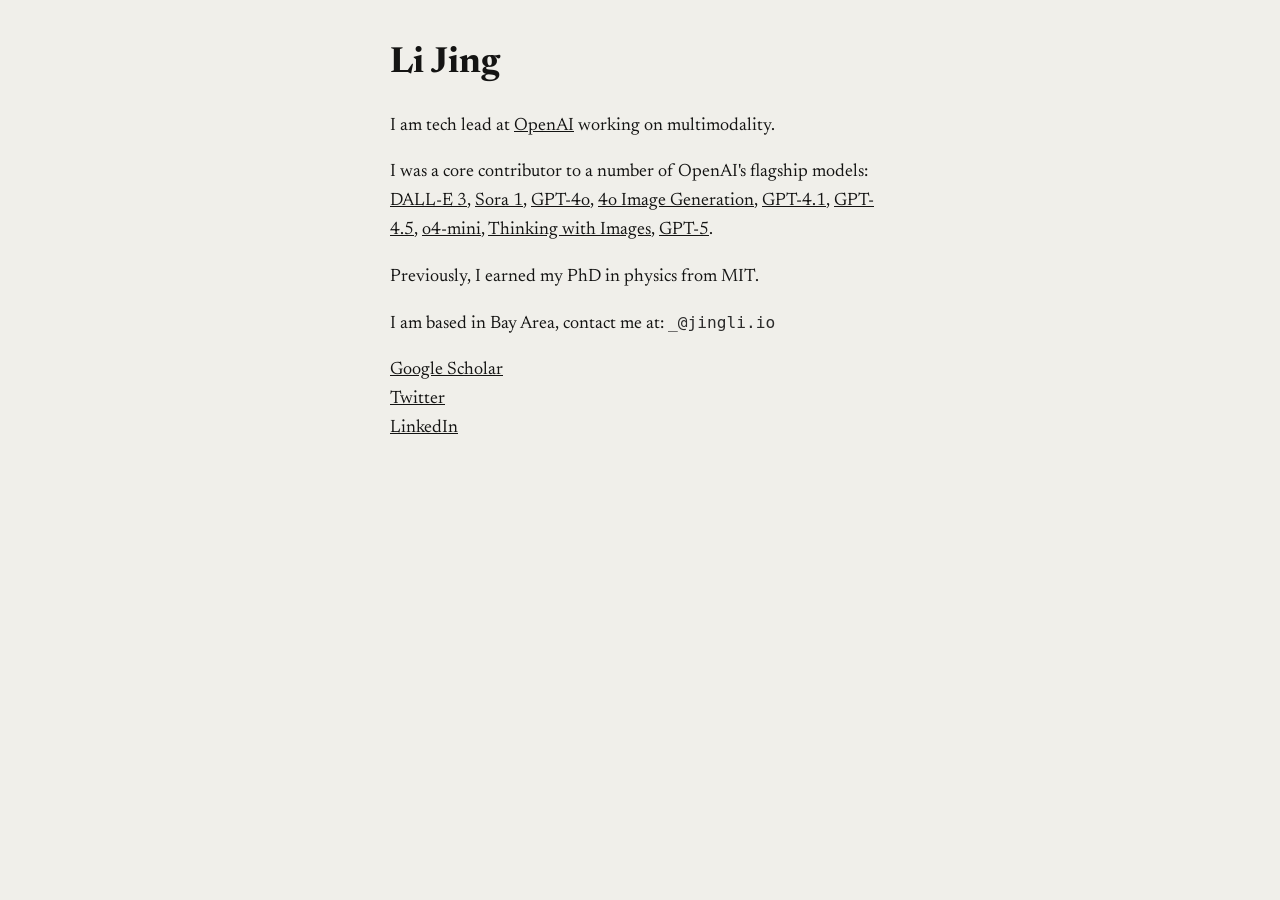
==== public_html/index.html @ cf7557f9 "update 1004" ====
<!DOCTYPE html>
<html>
<head>
  <title>Li Jing - OpenAI</title>
  <link rel="icon" type="image/x-icon" href="/favicon.ico">
  <link rel="preconnect" href="https://fonts.googleapis.com">
  <link rel="preconnect" href="https://fonts.gstatic.com" crossorigin>
  <link rel="stylesheet" href="https://fonts.googleapis.com/css2?family=Newsreader:wght@400;700&display=swap">
  <meta name="viewport" content="width=device-width, initial-scale=1.0">
  <meta name="description" content="Li Jing - Video Perception Lead at OpenAI">
  <meta name="keywords" content="Li Jing, OpenAI, AI Research, Video Perception, DALL-E 3, Sora, GPT-4o">
  <meta property="og:title" content="Li Jing - OpenAI">
  <meta property="og:description" content="Video Perception Lead at OpenAI">
  <meta property="og:type" content="website">
  <meta name="twitter:card" content="summary">
  <meta name="twitter:creator" content="@jingli9111">
  <style>
    body {
      background-color: var(--bg-color); 
      color: var(--text-color);
      font-family: 'Newsreader', serif;
      line-height: 1.6;
      margin: 2em auto;
      max-width: 500px;
      font-size: 18px;
      padding: 0 1em;
    }

    a:link, a:visited {
      color: #141413;
      text-decoration: underline;
      transition: opacity 0.2s ease;
    }

    a:hover, a:active {
      opacity: 0.7;
    }

    :root {
      --bg-color: #f0efea; 
      --text-color: #141413;
    }

    h1 {
      font-size: 2em;
      margin-bottom: 0.2em;
    }

    p {
      margin-bottom: 1em;
      text-align: left;
    }

    .links {
      margin-top: 2em; 
    }

    .links a {
      display: block;
      margin-bottom: 0.5em;
      position: relative;
      padding-left: 0;
      transition: padding-left 0.2s ease;
    }

    .links a:hover {
      padding-left: 10px;
    }

    .email {
      font-family: monospace;
      font-size: 0.9em;
      color: #2b2b2b;
      background: none;
      -webkit-background-clip: initial;
      -webkit-text-fill-color: initial;
      animation: none;

      cursor: pointer;
      transition: transform 0.2s ease;
    }

    .email:hover {
      transform: scale(1.05);
    }

    @keyframes gradientAnimation {
      0% { background-position: 0% 50%; }
      50% { background-position: 100% 50%; }
      100% { background-position: 0% 50%; }
    }

    @media (max-width: 600px) {
      body {
        margin: 1em 0;
        padding: 0 0.5em;
        max-width: none;
      }
    }
  </style>
</head>
<body>

  <h1>Li Jing</h1>

  <p>I am tech lead at <a href="https://openai.com">OpenAI</a> working on multimodality.</p>
    <p>I was a core contributor to a number of OpenAI's flagship models: 
    <a href="https://openai.com/dall-e-3">DALL-E 3</a>, 
    <a href="https://openai.com/index/sora/">Sora 1</a>, 
    <a href="https://openai.com/index/hello-gpt-4o/">GPT-4o</a>, 
    <a href="https://openai.com/index/introducing-4o-image-generation/">4o Image Generation</a>, 
    <a href="https://openai.com/index/gpt-4-1/">GPT-4.1</a>, 
    <a href="https://openai.com/index/introducing-gpt-4-5/?utm_source=chatgpt.com">GPT-4.5</a>, 
    <a href="https://openai.com/index/introducing-o3-and-o4-mini/">o4-mini</a>, 
    <a href="https://openai.com/index/thinking-with-images/?utm_source=chatgpt.com">Thinking with Images</a>,
    <a href="https://openai.com/index/introducing-gpt-5/">GPT-5</a>.
  
  <p>Previously, I earned my PhD in physics from MIT.</p>
  <p>I am based in Bay Area, contact me at: <span class="email">_@jingli.io</span></p>
    
  <p>
    <a href="https://scholar.google.com/citations?hl=en&user=VhxDLwcAAAAJ">Google Scholar</a><br>
    <a href="https://x.com/jingli9111">Twitter</a><br>
    <a href="https://www.linkedin.com/in/li-jing-568b3765/">LinkedIn</a><br>
  </p>

</body>
</html>
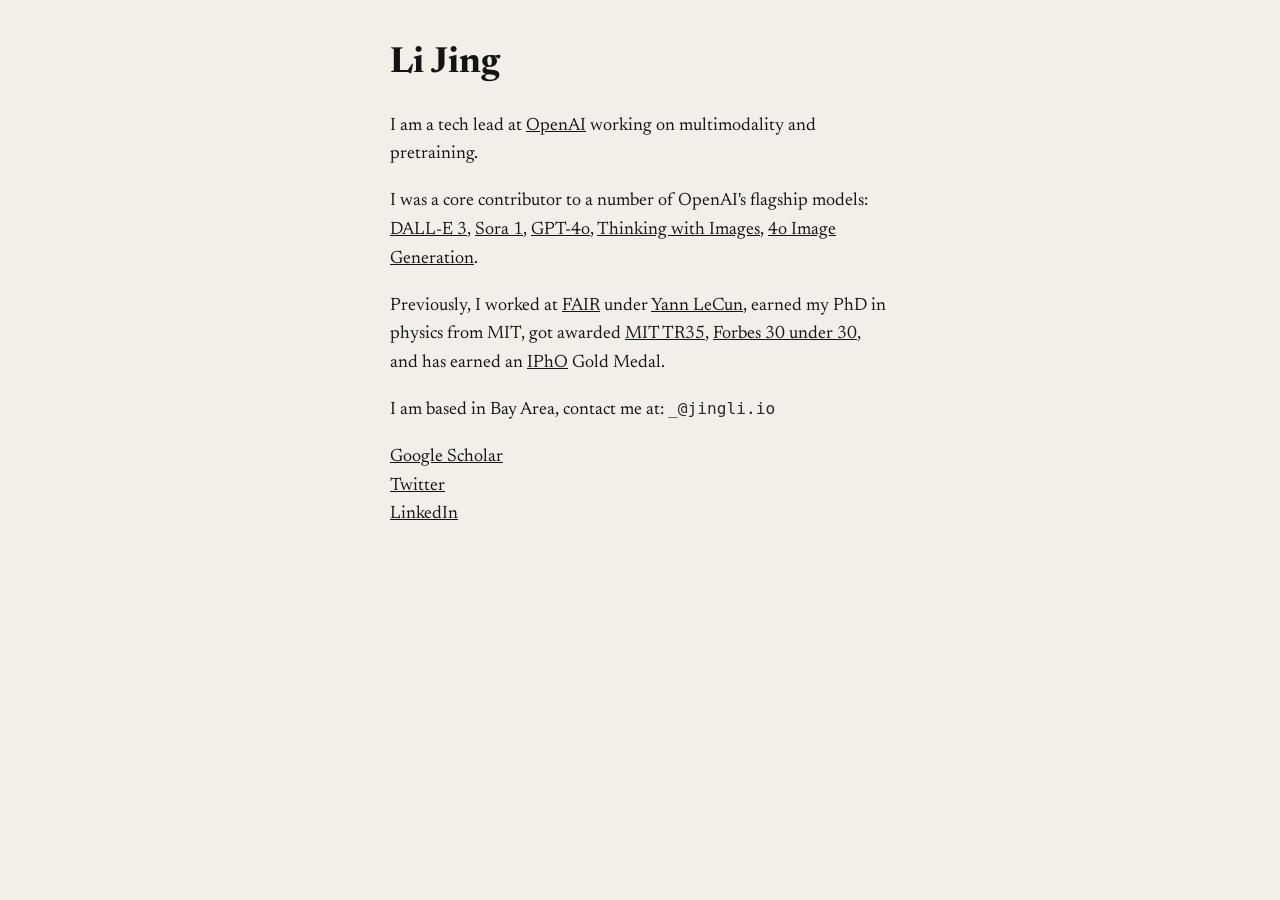
==== commit d03a122e: "update 1108" ====
--- a/public_html/index.html
+++ b/public_html/index.html
@@ -103,19 +103,19 @@
 
   <h1>Li Jing</h1>
 
-  <p>I am tech lead at <a href="https://openai.com">OpenAI</a> working on multimodality.</p>
+  <p>I am a tech lead at <a href="https://openai.com">OpenAI</a> working on multimodality and pretraining.</p>
     <p>I was a core contributor to a number of OpenAI's flagship models: 
     <a href="https://openai.com/dall-e-3">DALL-E 3</a>, 
     <a href="https://openai.com/index/sora/">Sora 1</a>, 
     <a href="https://openai.com/index/hello-gpt-4o/">GPT-4o</a>, 
-    <a href="https://openai.com/index/introducing-4o-image-generation/">4o Image Generation</a>, 
-    <a href="https://openai.com/index/gpt-4-1/">GPT-4.1</a>, 
+    <a href="https://openai.com/index/thinking-with-images/?utm_source=chatgpt.com">Thinking with Images</a>,
+    <a href="https://openai.com/index/introducing-4o-image-generation/">4o Image Generation</a>. 
+    <!-- <a href="https://openai.com/index/gpt-4-1/">GPT-4.1</a>, 
     <a href="https://openai.com/index/introducing-gpt-4-5/?utm_source=chatgpt.com">GPT-4.5</a>, 
     <a href="https://openai.com/index/introducing-o3-and-o4-mini/">o4-mini</a>, 
-    <a href="https://openai.com/index/thinking-with-images/?utm_source=chatgpt.com">Thinking with Images</a>,
-    <a href="https://openai.com/index/introducing-gpt-5/">GPT-5</a>.
+    <a href="https://openai.com/index/introducing-gpt-5/">GPT-5</a>. -->
   
-  <p>Previously, I earned my PhD in physics from MIT.</p>
+  <p>Previously, I worked at <a href="https://ai.meta.com/research/">FAIR</a> under <a href="http://yann.lecun.com/">Yann LeCun</a>, earned my PhD in physics from MIT, got awarded <a href="https://www.innovatorsunder35.com/the-list/li-jing/">MIT TR35</a>, <a href="https://www.forbeschina.com/lists/1725">Forbes 30 under 30</a>, and has earned an <a href="https://ipho-unofficial.org/timeline/2010/individual">IPhO</a> Gold Medal.</p>
   <p>I am based in Bay Area, contact me at: <span class="email">_@jingli.io</span></p>
     
   <p>
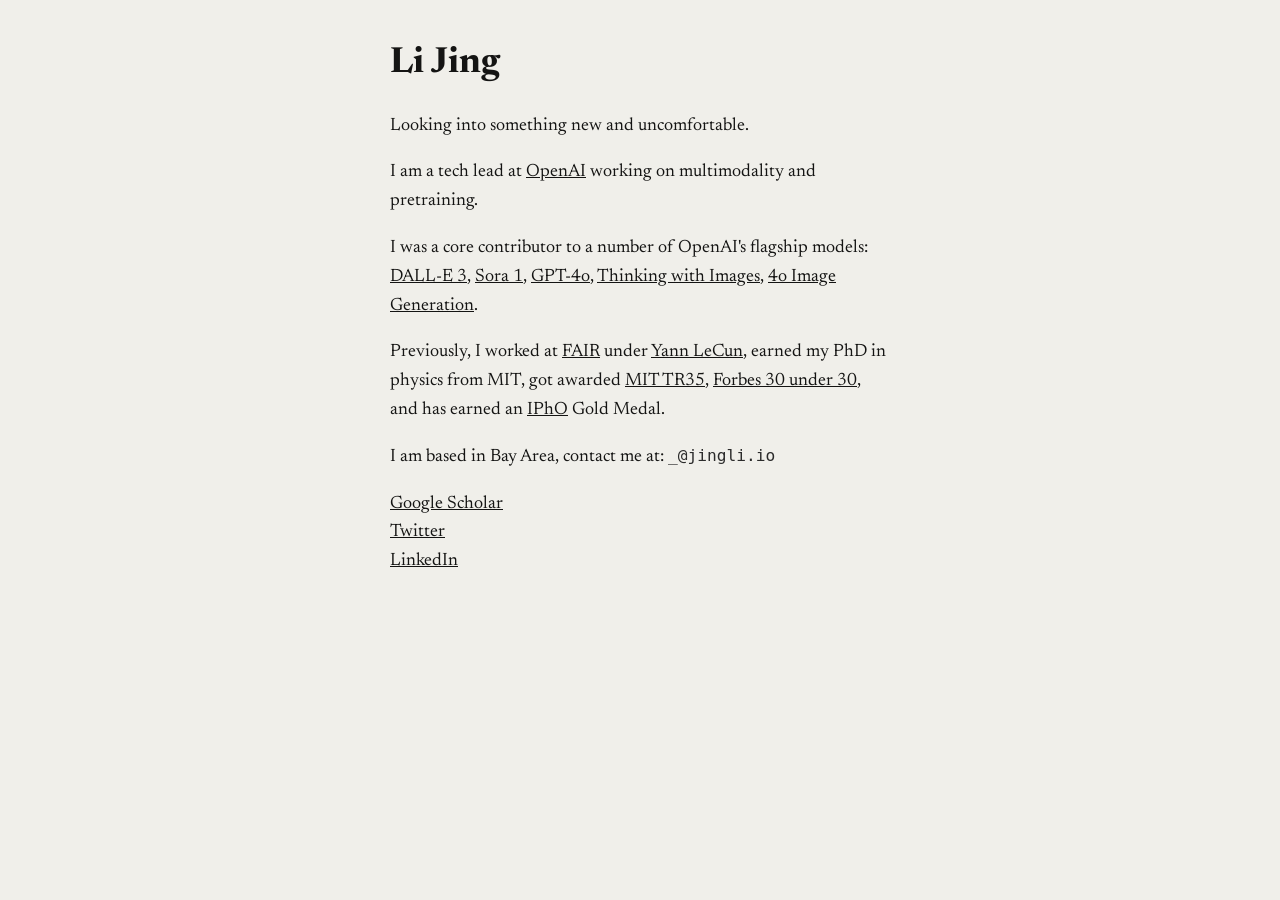
==== commit 2dc8c672: "update 1108" ====
--- a/public_html/index.html
+++ b/public_html/index.html
@@ -102,6 +102,7 @@
 <body>
 
   <h1>Li Jing</h1>
+  <p> Looking into something new and uncomfortable.</p>
 
   <p>I am a tech lead at <a href="https://openai.com">OpenAI</a> working on multimodality and pretraining.</p>
     <p>I was a core contributor to a number of OpenAI's flagship models: 
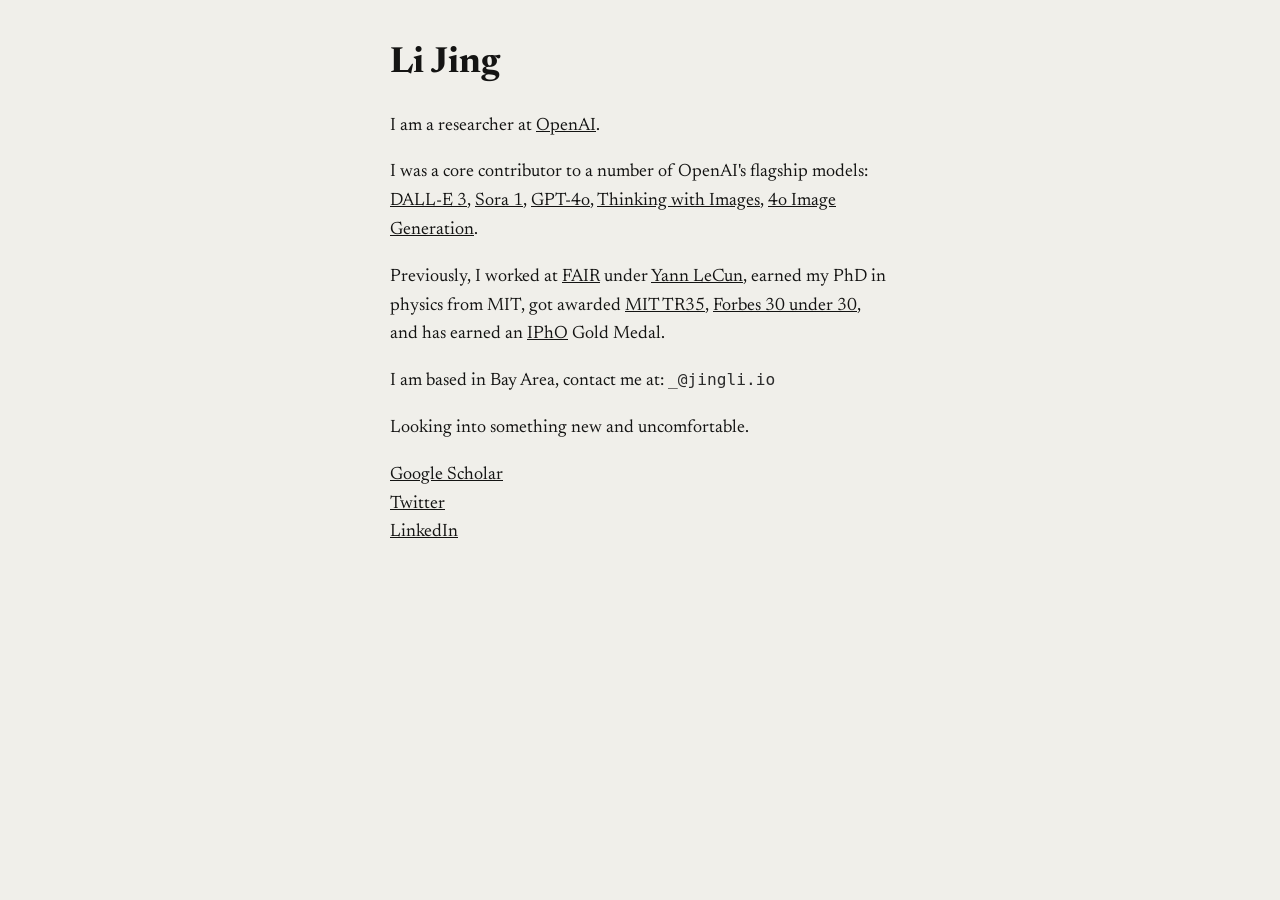
==== commit 0e3f7a83: "update-1129" ====
--- a/public_html/index.html
+++ b/public_html/index.html
@@ -102,9 +102,8 @@
 <body>
 
   <h1>Li Jing</h1>
-  <p> Looking into something new and uncomfortable.</p>
 
-  <p>I am a tech lead at <a href="https://openai.com">OpenAI</a> working on multimodality and pretraining.</p>
+  <p>I am a researcher at <a href="https://openai.com">OpenAI</a>.</p>
     <p>I was a core contributor to a number of OpenAI's flagship models: 
     <a href="https://openai.com/dall-e-3">DALL-E 3</a>, 
     <a href="https://openai.com/index/sora/">Sora 1</a>, 
@@ -118,7 +117,9 @@
   
   <p>Previously, I worked at <a href="https://ai.meta.com/research/">FAIR</a> under <a href="http://yann.lecun.com/">Yann LeCun</a>, earned my PhD in physics from MIT, got awarded <a href="https://www.innovatorsunder35.com/the-list/li-jing/">MIT TR35</a>, <a href="https://www.forbeschina.com/lists/1725">Forbes 30 under 30</a>, and has earned an <a href="https://ipho-unofficial.org/timeline/2010/individual">IPhO</a> Gold Medal.</p>
   <p>I am based in Bay Area, contact me at: <span class="email">_@jingli.io</span></p>
-    
+  
+  <p> Looking into something new and uncomfortable.</p>
+
   <p>
     <a href="https://scholar.google.com/citations?hl=en&user=VhxDLwcAAAAJ">Google Scholar</a><br>
     <a href="https://x.com/jingli9111">Twitter</a><br>
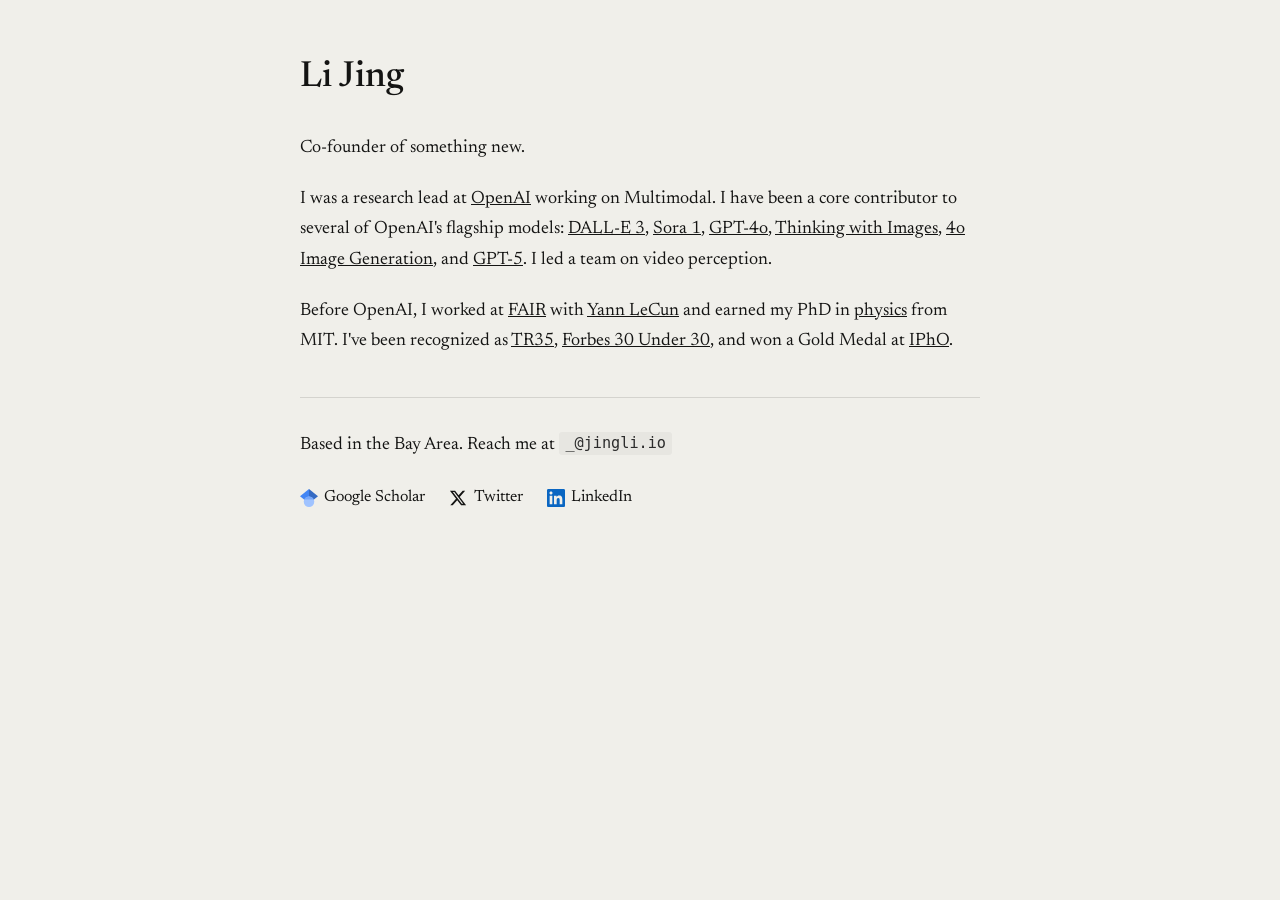
==== commit 5940397e: "update" ====
--- a/public_html/index.html
+++ b/public_html/index.html
@@ -1,130 +1,233 @@
 <!DOCTYPE html>
-<html>
+<html lang="en">
 <head>
   <title>Li Jing - OpenAI</title>
   <link rel="icon" type="image/x-icon" href="/favicon.ico">
   <link rel="preconnect" href="https://fonts.googleapis.com">
   <link rel="preconnect" href="https://fonts.gstatic.com" crossorigin>
-  <link rel="stylesheet" href="https://fonts.googleapis.com/css2?family=Newsreader:wght@400;700&display=swap">
+  <link rel="stylesheet" href="https://fonts.googleapis.com/css2?family=Newsreader:wght@400;500;700&display=swap">
   <meta name="viewport" content="width=device-width, initial-scale=1.0">
   <meta name="description" content="Li Jing - Video Perception Lead at OpenAI">
-  <meta name="keywords" content="Li Jing, OpenAI, AI Research, Video Perception, DALL-E 3, Sora, GPT-4o">
+  <meta name="keywords" content="Li Jing, OpenAI, AI Research, Video Perception, DALL-E 3, Sora, GPT-4o, GPT-5">
   <meta property="og:title" content="Li Jing - OpenAI">
   <meta property="og:description" content="Video Perception Lead at OpenAI">
   <meta property="og:type" content="website">
   <meta name="twitter:card" content="summary">
   <meta name="twitter:creator" content="@jingli9111">
   <style>
+    :root {
+      --bg-color: #f0efea;
+      --text-color: #141413;
+      --link-color: #141413;
+      --border-color: #d4d3ce;
+    }
+
+    * {
+      margin: 0;
+      padding: 0;
+      box-sizing: border-box;
+    }
+
     body {
-      background-color: var(--bg-color); 
+      background-color: var(--bg-color);
       color: var(--text-color);
       font-family: 'Newsreader', serif;
-      line-height: 1.6;
-      margin: 2em auto;
-      max-width: 500px;
-      font-size: 18px;
-      padding: 0 1em;
-    }
-
-    a:link, a:visited {
-      color: #141413;
+      line-height: 1.7;
+      min-height: 100vh;
+      display: flex;
+      justify-content: center;
+      padding: 3rem 2rem;
+      -webkit-text-size-adjust: 100%;
+    }
+
+    .container {
+      max-width: 680px;
+      width: 100%;
+    }
+
+    h1 {
+      font-size: 2.25rem;
+      font-weight: 500;
+      margin-bottom: 1.5rem;
+      color: var(--text-color);
+    }
+
+    p {
+      font-size: 1.125rem;
+      margin-bottom: 1.25rem;
+      color: var(--text-color);
+    }
+
+    a {
+      color: var(--link-color);
       text-decoration: underline;
       transition: opacity 0.2s ease;
     }
 
-    a:hover, a:active {
+    a:hover {
       opacity: 0.7;
     }
 
-    :root {
-      --bg-color: #f0efea; 
-      --text-color: #141413;
-    }
-
-    h1 {
-      font-size: 2em;
-      margin-bottom: 0.2em;
-    }
-
-    p {
-      margin-bottom: 1em;
-      text-align: left;
-    }
-
-    .links {
-      margin-top: 2em; 
-    }
-
-    .links a {
-      display: block;
-      margin-bottom: 0.5em;
-      position: relative;
-      padding-left: 0;
-      transition: padding-left 0.2s ease;
-    }
-
-    .links a:hover {
-      padding-left: 10px;
+    .work a {
+      font-style: italic;
+    }
+
+    .footer {
+      margin-top: 2.5rem;
+      padding-top: 2rem;
+      border-top: 1px solid var(--border-color);
+    }
+
+    .contact {
+      margin-bottom: 1.25rem;
     }
 
     .email {
       font-family: monospace;
-      font-size: 0.9em;
+      font-size: 0.95rem;
       color: #2b2b2b;
-      background: none;
-      -webkit-background-clip: initial;
-      -webkit-text-fill-color: initial;
-      animation: none;
-
       cursor: pointer;
-      transition: transform 0.2s ease;
+      background: rgba(0,0,0,0.04);
+      padding: 0.15rem 0.4rem;
+      border-radius: 3px;
+      transition: background 0.2s ease;
+      position: relative;
     }
 
     .email:hover {
-      transform: scale(1.05);
-    }
-
-    @keyframes gradientAnimation {
-      0% { background-position: 0% 50%; }
-      50% { background-position: 100% 50%; }
-      100% { background-position: 0% 50%; }
+      background: rgba(0,0,0,0.08);
+    }
+
+    .email.copied::after {
+      content: 'Copied!';
+      position: absolute;
+      left: 50%;
+      transform: translateX(-50%);
+      bottom: -1.5rem;
+      font-size: 0.75rem;
+      color: #555;
+      font-family: 'Newsreader', serif;
+      white-space: nowrap;
+    }
+
+    .links {
+      display: flex;
+      flex-wrap: wrap;
+      gap: 0.75rem 1.5rem;
+      align-items: center;
+    }
+
+    .links a {
+      display: inline-flex;
+      align-items: center;
+      gap: 0.4rem;
+      font-size: 1rem;
+      text-decoration: none;
+      transition: opacity 0.2s ease;
+      padding: 0.25rem 0;
+    }
+
+    .links a:hover {
+      opacity: 0.7;
+    }
+
+    .links a svg {
+      width: 18px;
+      height: 18px;
+      flex-shrink: 0;
     }
 
     @media (max-width: 600px) {
       body {
-        margin: 1em 0;
-        padding: 0 0.5em;
-        max-width: none;
+        padding: 2rem 1.25rem;
+      }
+
+      h1 {
+        font-size: 1.875rem;
+      }
+
+      p {
+        font-size: 1.05rem;
+      }
+
+      .footer {
+        margin-top: 2rem;
+        padding-top: 1.5rem;
+      }
+
+      .links {
+        gap: 0.6rem 1.25rem;
+      }
+
+      .links a {
+        font-size: 0.95rem;
+        padding: 0.35rem 0;
+      }
+
+      .links a svg {
+        width: 17px;
+        height: 17px;
       }
     }
   </style>
 </head>
 <body>
-
-  <h1>Li Jing</h1>
-
-  <p>I am a researcher at <a href="https://openai.com">OpenAI</a>.</p>
-    <p>I was a core contributor to a number of OpenAI's flagship models: 
-    <a href="https://openai.com/dall-e-3">DALL-E 3</a>, 
-    <a href="https://openai.com/index/sora/">Sora 1</a>, 
-    <a href="https://openai.com/index/hello-gpt-4o/">GPT-4o</a>, 
-    <a href="https://openai.com/index/thinking-with-images/?utm_source=chatgpt.com">Thinking with Images</a>,
-    <a href="https://openai.com/index/introducing-4o-image-generation/">4o Image Generation</a>. 
-    <!-- <a href="https://openai.com/index/gpt-4-1/">GPT-4.1</a>, 
-    <a href="https://openai.com/index/introducing-gpt-4-5/?utm_source=chatgpt.com">GPT-4.5</a>, 
-    <a href="https://openai.com/index/introducing-o3-and-o4-mini/">o4-mini</a>, 
-    <a href="https://openai.com/index/introducing-gpt-5/">GPT-5</a>. -->
-  
-  <p>Previously, I worked at <a href="https://ai.meta.com/research/">FAIR</a> under <a href="http://yann.lecun.com/">Yann LeCun</a>, earned my PhD in physics from MIT, got awarded <a href="https://www.innovatorsunder35.com/the-list/li-jing/">MIT TR35</a>, <a href="https://www.forbeschina.com/lists/1725">Forbes 30 under 30</a>, and has earned an <a href="https://ipho-unofficial.org/timeline/2010/individual">IPhO</a> Gold Medal.</p>
-  <p>I am based in Bay Area, contact me at: <span class="email">_@jingli.io</span></p>
-  
-  <p> Looking into something new and uncomfortable.</p>
-
-  <p>
-    <a href="https://scholar.google.com/citations?hl=en&user=VhxDLwcAAAAJ">Google Scholar</a><br>
-    <a href="https://x.com/jingli9111">Twitter</a><br>
-    <a href="https://www.linkedin.com/in/li-jing-568b3765/">LinkedIn</a><br>
-  </p>
-
+  <div class="container">
+    <h1>Li Jing</h1>
+
+    <p>Co-founder of something new.</p>
+
+    <p>I was a research lead at <a href="https://openai.com">OpenAI</a> working on Multimodal. I have been a core contributor to several of OpenAI's flagship models: 
+      <a href="https://openai.com/dall-e-3">DALL-E 3</a>, 
+      <a href="https://openai.com/index/sora/">Sora 1</a>, 
+      <a href="https://openai.com/index/hello-gpt-4o/">GPT-4o</a>, 
+      <a href="https://openai.com/index/thinking-with-images/">Thinking with Images</a>,
+      <a href="https://openai.com/index/introducing-4o-image-generation/">4o Image Generation</a>, and
+      <a href="https://openai.com/index/introducing-gpt-5/">GPT-5</a>.
+      I led a team on video perception.
+    </p>
+
+    <p>Before OpenAI, I worked at <a href="https://ai.meta.com/research/">FAIR</a> with <a href="http://yann.lecun.com/">Yann LeCun</a> and earned my PhD in <a href="https://marin-rle.mit.edu/">physics</a> from MIT. I've been recognized as <a href="https://www.innovatorsunder35.com/the-list/li-jing/">TR35</a>, <a href="https://www.forbeschina.com/lists/1725">Forbes 30 Under 30</a>, and won a Gold Medal at <a href="https://ipho-unofficial.org/timeline/2010/individual">IPhO</a>.</p>
+
+    <div class="footer">
+      <p class="contact">Based in the Bay Area. Reach me at <span class="email" onclick="copyEmail(this)" title="Click to copy">_@jingli.io</span></p>
+
+      <div class="links">
+        <a href="https://scholar.google.com/citations?hl=en&user=VhxDLwcAAAAJ">
+          <svg viewBox="0 0 512 512">
+            <path fill="#4285F4" d="M256 411.12L0 202.667 256 0z"/>
+            <path fill="#356AC3" d="M256 411.12l256-208.453L256 0z"/>
+            <circle fill="#A0C3FF" cx="256" cy="362.667" r="149.333"/>
+            <path fill="#76A7FA" d="M121.037 298.667c23.968-50.453 75.392-85.334 134.963-85.334s110.995 34.881 134.963 85.334H121.037z"/>
+          </svg>
+          Google Scholar
+        </a>
+        <a href="https://x.com/jingli9111">
+          <svg viewBox="0 0 24 24" fill="currentColor">
+            <path d="M18.244 2.25h3.308l-7.227 8.26 8.502 11.24H16.17l-5.214-6.817L4.99 21.75H1.68l7.73-8.835L1.254 2.25H8.08l4.713 6.231zm-1.161 17.52h1.833L7.084 4.126H5.117z"/>
+          </svg>
+          Twitter
+        </a>
+        <a href="https://www.linkedin.com/in/li-jing-568b3765/">
+          <svg viewBox="0 0 24 24" fill="#0A66C2">
+            <path d="M20.447 20.452h-3.554v-5.569c0-1.328-.027-3.037-1.852-3.037-1.853 0-2.136 1.445-2.136 2.939v5.667H9.351V9h3.414v1.561h.046c.477-.9 1.637-1.85 3.37-1.85 3.601 0 4.267 2.37 4.267 5.455v6.286zM5.337 7.433c-1.144 0-2.063-.926-2.063-2.065 0-1.138.92-2.063 2.063-2.063 1.14 0 2.064.925 2.064 2.063 0 1.139-.925 2.065-2.064 2.065zm1.782 13.019H3.555V9h3.564v11.452zM22.225 0H1.771C.792 0 0 .774 0 1.729v20.542C0 23.227.792 24 1.771 24h20.451C23.2 24 24 23.227 24 22.271V1.729C24 .774 23.2 0 22.222 0h.003z"/>
+          </svg>
+          LinkedIn
+        </a>
+      </div>
+    </div>
+  </div>
+
+  <script>
+    function copyEmail(el) {
+      const email = '_@jingli.io';
+      navigator.clipboard.writeText(email).then(function() {
+        el.classList.add('copied');
+        setTimeout(function() {
+          el.classList.remove('copied');
+        }, 1500);
+      });
+    }
+  </script>
 </body>
 </html>
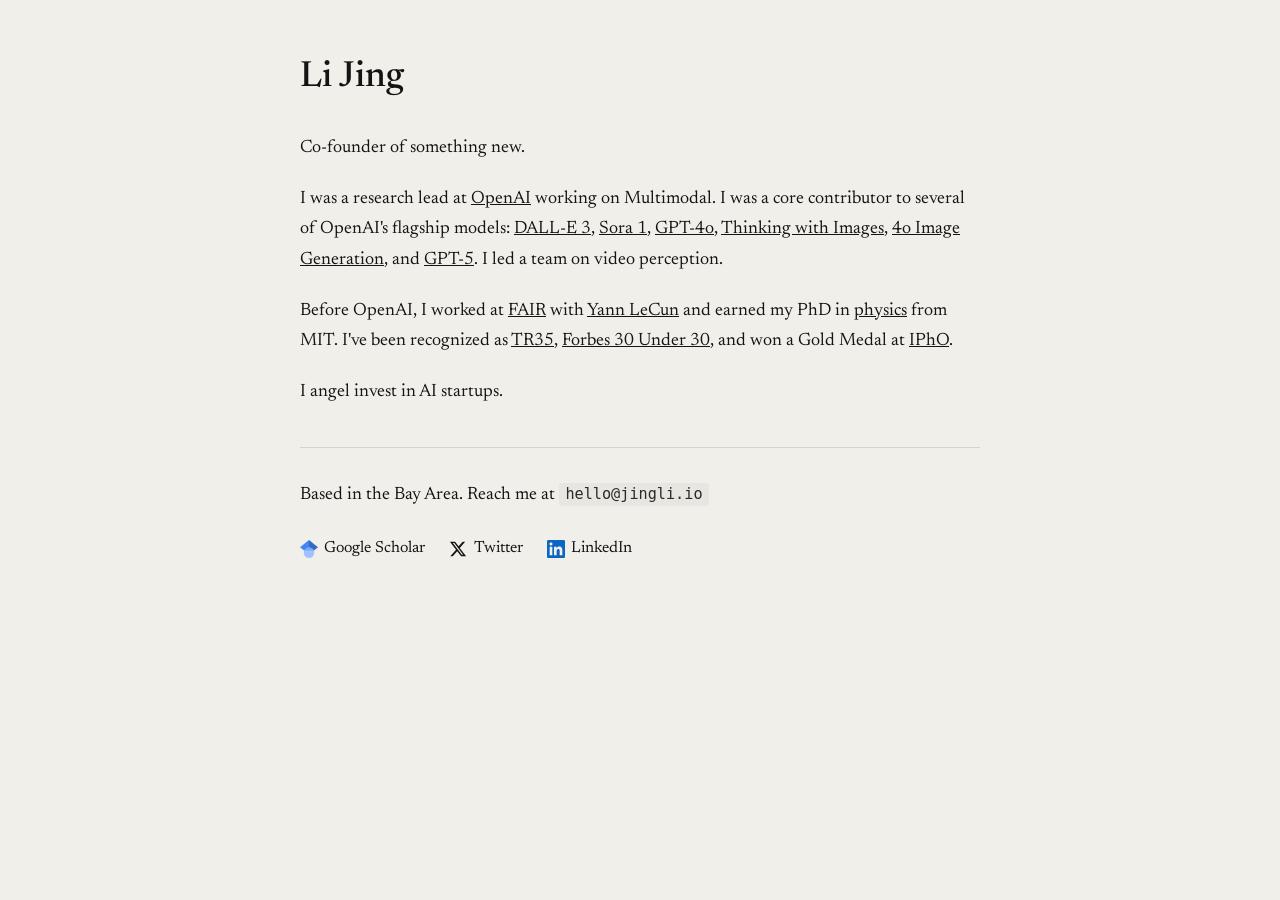
==== commit 747bc256: "update bio, email, and clean up meta tags Co-Authored-By: Claude Opus 4.6 <noreply@anthropic.com>" ====
--- a/public_html/index.html
+++ b/public_html/index.html
@@ -1,19 +1,12 @@
 <!DOCTYPE html>
 <html lang="en">
 <head>
-  <title>Li Jing - OpenAI</title>
+  <title>Li Jing</title>
   <link rel="icon" type="image/x-icon" href="/favicon.ico">
   <link rel="preconnect" href="https://fonts.googleapis.com">
   <link rel="preconnect" href="https://fonts.gstatic.com" crossorigin>
   <link rel="stylesheet" href="https://fonts.googleapis.com/css2?family=Newsreader:wght@400;500;700&display=swap">
   <meta name="viewport" content="width=device-width, initial-scale=1.0">
-  <meta name="description" content="Li Jing - Video Perception Lead at OpenAI">
-  <meta name="keywords" content="Li Jing, OpenAI, AI Research, Video Perception, DALL-E 3, Sora, GPT-4o, GPT-5">
-  <meta property="og:title" content="Li Jing - OpenAI">
-  <meta property="og:description" content="Video Perception Lead at OpenAI">
-  <meta property="og:type" content="website">
-  <meta name="twitter:card" content="summary">
-  <meta name="twitter:creator" content="@jingli9111">
   <style>
     :root {
       --bg-color: #f0efea;
@@ -177,7 +170,7 @@
 
     <p>Co-founder of something new.</p>
 
-    <p>I was a research lead at <a href="https://openai.com">OpenAI</a> working on Multimodal. I have been a core contributor to several of OpenAI's flagship models: 
+    <p>I was a research lead at <a href="https://openai.com">OpenAI</a> working on Multimodal. I was a core contributor to several of OpenAI's flagship models: 
       <a href="https://openai.com/dall-e-3">DALL-E 3</a>, 
       <a href="https://openai.com/index/sora/">Sora 1</a>, 
       <a href="https://openai.com/index/hello-gpt-4o/">GPT-4o</a>, 
@@ -187,10 +180,12 @@
       I led a team on video perception.
     </p>
 
-    <p>Before OpenAI, I worked at <a href="https://ai.meta.com/research/">FAIR</a> with <a href="http://yann.lecun.com/">Yann LeCun</a> and earned my PhD in <a href="https://marin-rle.mit.edu/">physics</a> from MIT. I've been recognized as <a href="https://www.innovatorsunder35.com/the-list/li-jing/">TR35</a>, <a href="https://www.forbeschina.com/lists/1725">Forbes 30 Under 30</a>, and won a Gold Medal at <a href="https://ipho-unofficial.org/timeline/2010/individual">IPhO</a>.</p>
+    <p>Before OpenAI, I worked at <a href="https://ai.meta.com/research/">FAIR</a> with <a href="https://yann.lecun.com/">Yann LeCun</a> and earned my PhD in <a href="https://marin-rle.mit.edu/">physics</a> from MIT. I've been recognized as <a href="https://www.innovatorsunder35.com/the-list/li-jing/">TR35</a>, <a href="https://www.forbeschina.com/lists/1725">Forbes 30 Under 30</a>, and won a Gold Medal at <a href="https://ipho-unofficial.org/timeline/2010/individual">IPhO</a>.</p>
+
+    <p>I angel invest in AI startups.</p>
 
     <div class="footer">
-      <p class="contact">Based in the Bay Area. Reach me at <span class="email" onclick="copyEmail(this)" title="Click to copy">_@jingli.io</span></p>
+      <p class="contact">Based in the Bay Area. Reach me at <span class="email" onclick="copyEmail(this)" title="Click to copy">hello@jingli.io</span></p>
 
       <div class="links">
         <a href="https://scholar.google.com/citations?hl=en&user=VhxDLwcAAAAJ">
@@ -220,7 +215,7 @@
 
   <script>
     function copyEmail(el) {
-      const email = '_@jingli.io';
+      const email = 'hello@jingli.io';
       navigator.clipboard.writeText(email).then(function() {
         el.classList.add('copied');
         setTimeout(function() {
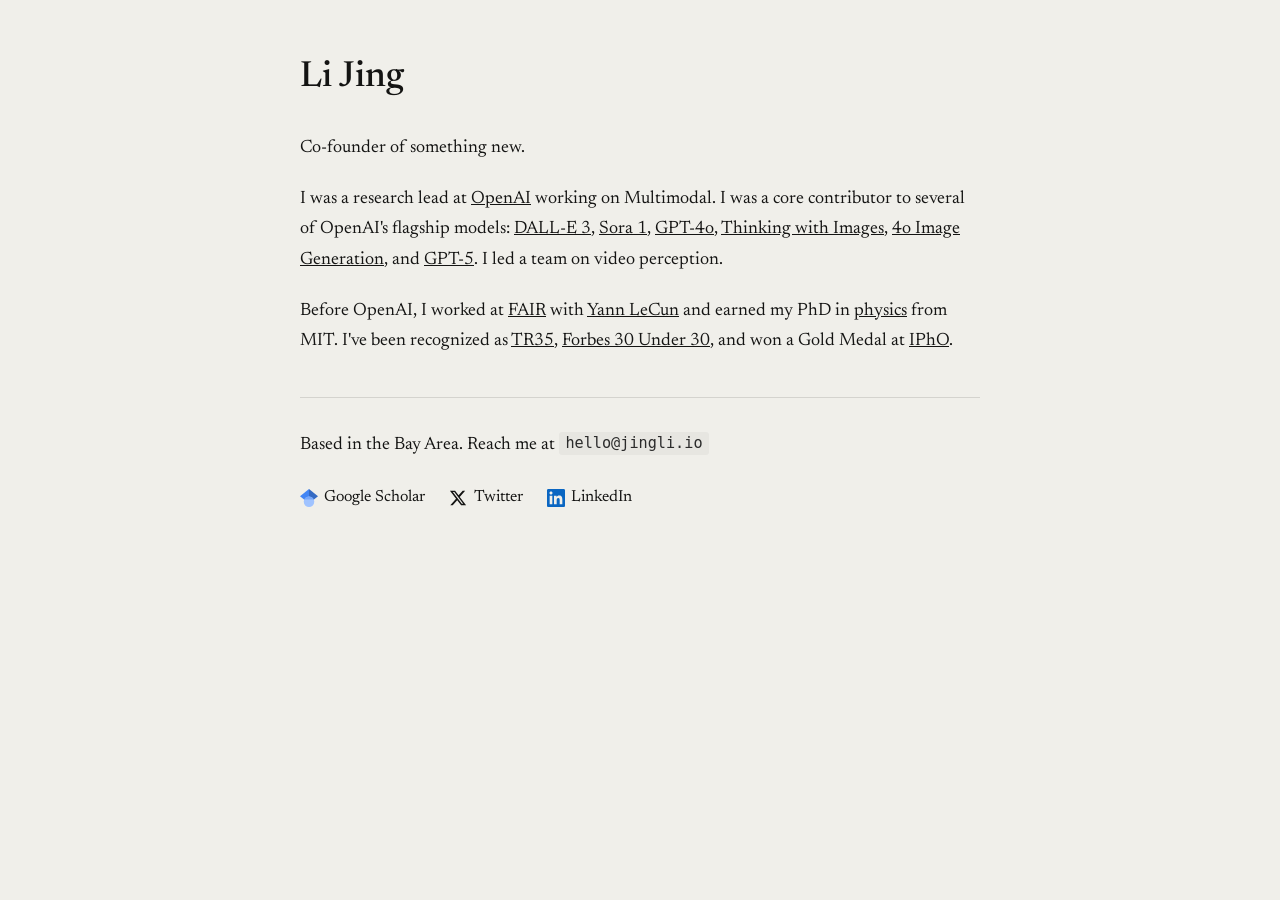
==== commit 16527ed2: "remove angel investing line Co-Authored-By: Claude Opus 4.6 <noreply@anthropic.com>" ====
--- a/public_html/index.html
+++ b/public_html/index.html
@@ -181,8 +181,6 @@
     </p>
 
     <p>Before OpenAI, I worked at <a href="https://ai.meta.com/research/">FAIR</a> with <a href="https://yann.lecun.com/">Yann LeCun</a> and earned my PhD in <a href="https://marin-rle.mit.edu/">physics</a> from MIT. I've been recognized as <a href="https://www.innovatorsunder35.com/the-list/li-jing/">TR35</a>, <a href="https://www.forbeschina.com/lists/1725">Forbes 30 Under 30</a>, and won a Gold Medal at <a href="https://ipho-unofficial.org/timeline/2010/individual">IPhO</a>.</p>
-
-    <p>I angel invest in AI startups.</p>
 
     <div class="footer">
       <p class="contact">Based in the Bay Area. Reach me at <span class="email" onclick="copyEmail(this)" title="Click to copy">hello@jingli.io</span></p>
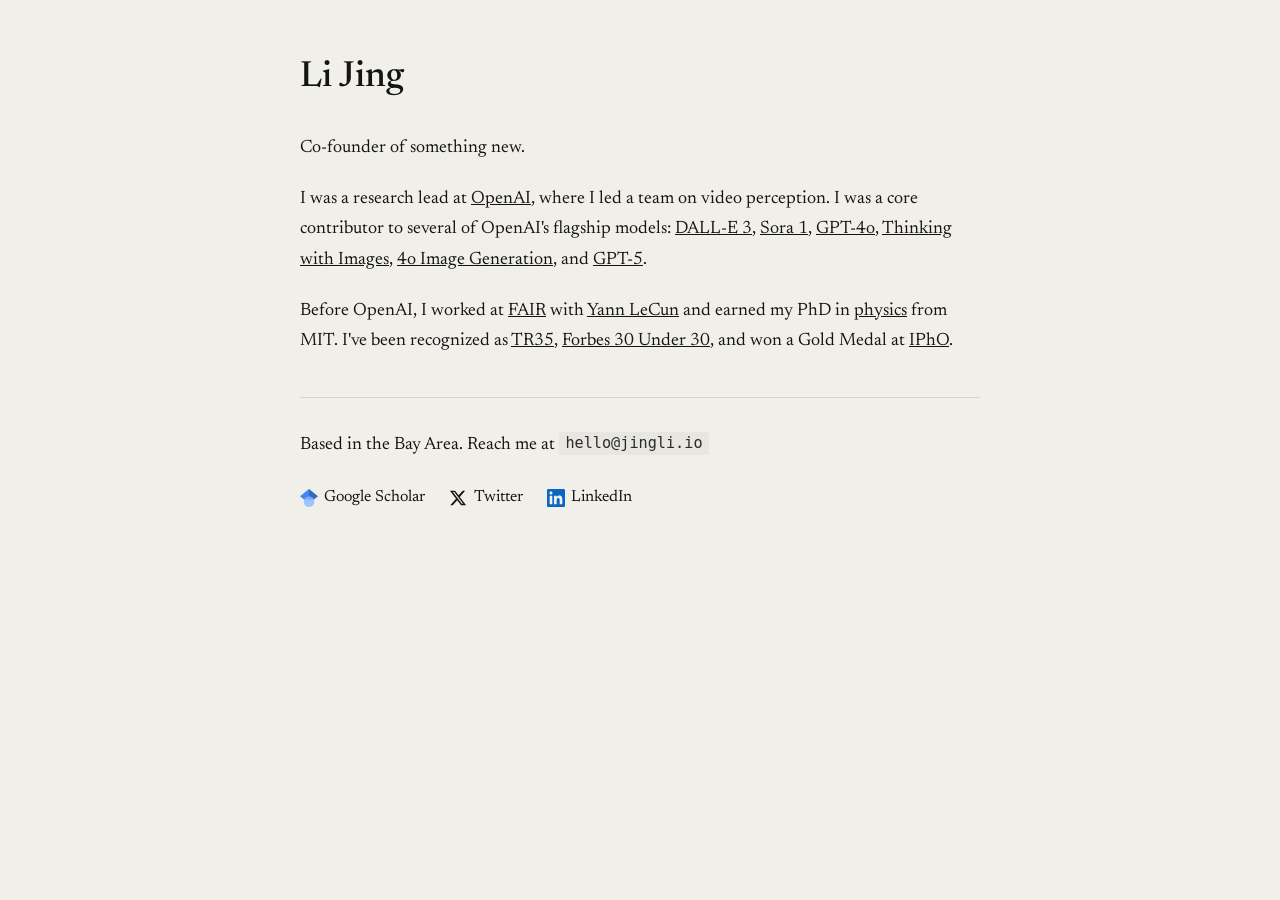
==== commit 2a249d5d: "combine video perception sentence with first sentence Co-Authored-By: Claude Opus 4.6 <noreply@anthr" ====
--- a/public_html/index.html
+++ b/public_html/index.html
@@ -170,14 +170,13 @@
 
     <p>Co-founder of something new.</p>
 
-    <p>I was a research lead at <a href="https://openai.com">OpenAI</a> working on Multimodal. I was a core contributor to several of OpenAI's flagship models: 
-      <a href="https://openai.com/dall-e-3">DALL-E 3</a>, 
-      <a href="https://openai.com/index/sora/">Sora 1</a>, 
-      <a href="https://openai.com/index/hello-gpt-4o/">GPT-4o</a>, 
+    <p>I was a research lead at <a href="https://openai.com">OpenAI</a>, where I led a team on video perception. I was a core contributor to several of OpenAI's flagship models:
+      <a href="https://openai.com/dall-e-3">DALL-E 3</a>,
+      <a href="https://openai.com/index/sora/">Sora 1</a>,
+      <a href="https://openai.com/index/hello-gpt-4o/">GPT-4o</a>,
       <a href="https://openai.com/index/thinking-with-images/">Thinking with Images</a>,
       <a href="https://openai.com/index/introducing-4o-image-generation/">4o Image Generation</a>, and
       <a href="https://openai.com/index/introducing-gpt-5/">GPT-5</a>.
-      I led a team on video perception.
     </p>
 
     <p>Before OpenAI, I worked at <a href="https://ai.meta.com/research/">FAIR</a> with <a href="https://yann.lecun.com/">Yann LeCun</a> and earned my PhD in <a href="https://marin-rle.mit.edu/">physics</a> from MIT. I've been recognized as <a href="https://www.innovatorsunder35.com/the-list/li-jing/">TR35</a>, <a href="https://www.forbeschina.com/lists/1725">Forbes 30 Under 30</a>, and won a Gold Medal at <a href="https://ipho-unofficial.org/timeline/2010/individual">IPhO</a>.</p>
